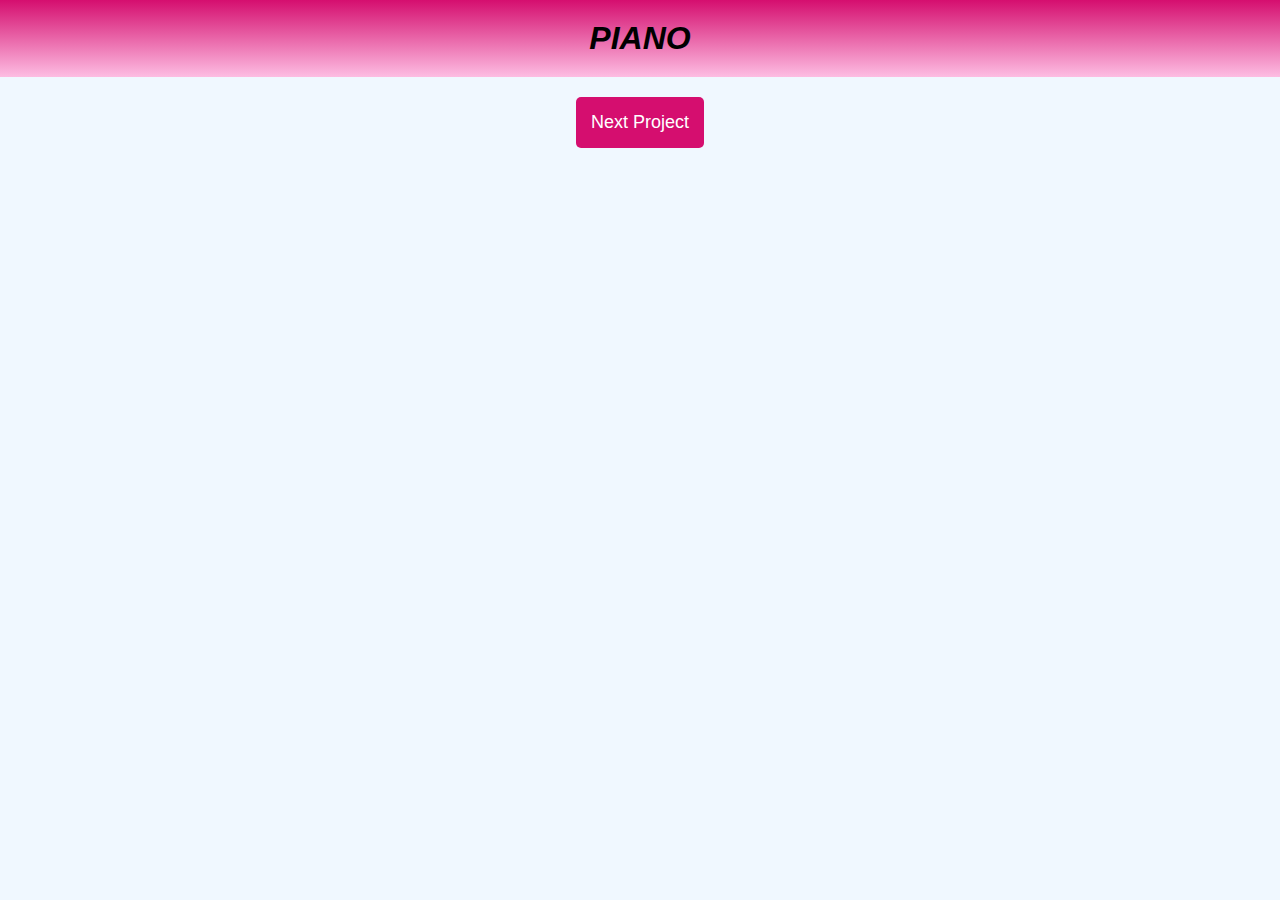
==== html/piano.html @ 1c419b28 "next project" ====
<!DOCTYPE html>
<html lang="en">
<head>
    <meta charset="UTF-8">
    <meta http-equiv="X-UA-Compatible" content="IE=edge">
    <meta name="viewport" content="width=device-width, initial-scale=1.0">
    <title>JavaScript Project</title>
    <link rel="icon" href="../images/js-logo.png">
    <link rel="stylesheet" href="../css/piano.css">
    <!-- cdn link  -->
    <link rel="stylesheet" href="https://cdnjs.cloudflare.com/ajax/libs/font-awesome/5.15.2/css/all.min.css" integrity="sha512-HK5fgLBL+xu6dm/Ii3z4xhlSUyZgTT9tuc/hSrtw6uzJOvgRr2a9jyxxT1ely+B+xFAmJKVSTbpM/CuL7qxO8w==" crossorigin="anonymous" />
</head>
<body>
    <h1 class="project-name">PIANO</h1>
    <a href="#"><button class="next-pro">Next Project <i class="fa fa-arrow-right" aria-hidden="true" style="background-color: #d50e6f;"></i></button></a>
   
   
 </body>
 </html>
---- css/piano.css ----
/* importing google fonts  */
@import url('https://fonts.googleapis.com/css2?family=Poppins&display=swap');
* {
    margin: 0;
    padding: 0;
    box-sizing: border-box;
    font-family: sans-serif;
    background-color: aliceblue;
}
a {
    text-decoration: none;
}
.project-name {
    text-align: center;
    padding: 20px 0;
    font-style:oblique;
    background-image: linear-gradient(#d50e6f,#fdbde2);
}
.next-pro {
    padding: 15px;
    margin: 20px 0;
    margin-left: 45%;
    border-radius: 5px;
    font-size: large;
    background-color:#d50e6f;
    color: white;
    border: none;
}
button:hover {
    cursor: pointer;
}
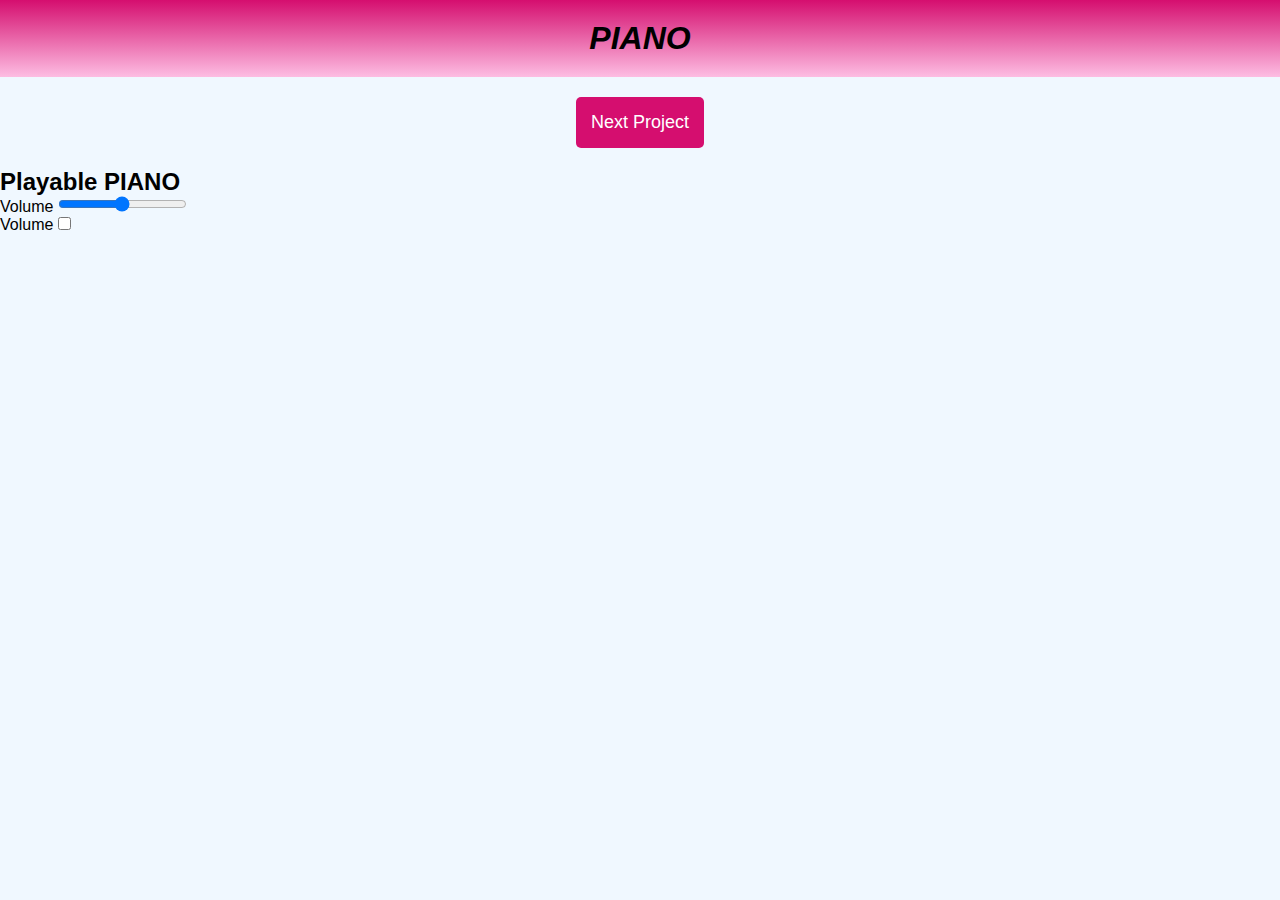
==== commit 21b4829f: "notes makeing" ====
--- a/html/piano.html
+++ b/html/piano.html
@@ -14,6 +14,16 @@
     <h1 class="project-name">PIANO</h1>
     <a href="#"><button class="next-pro">Next Project <i class="fa fa-arrow-right" aria-hidden="true" style="background-color: #d50e6f;"></i></button></a>
    
-   
+    <div class="wrapper">
+        <header>
+            <h2>Playable PIANO</h2>
+            <div class="column volume-slider">
+                <span>Volume</span> <input type="range">
+            </div>
+            <div class="column keys-checkbox">
+                <span>Volume</span> <input type="checkbox">
+            </div>
+        </header>
+    </div>
  </body>
  </html>   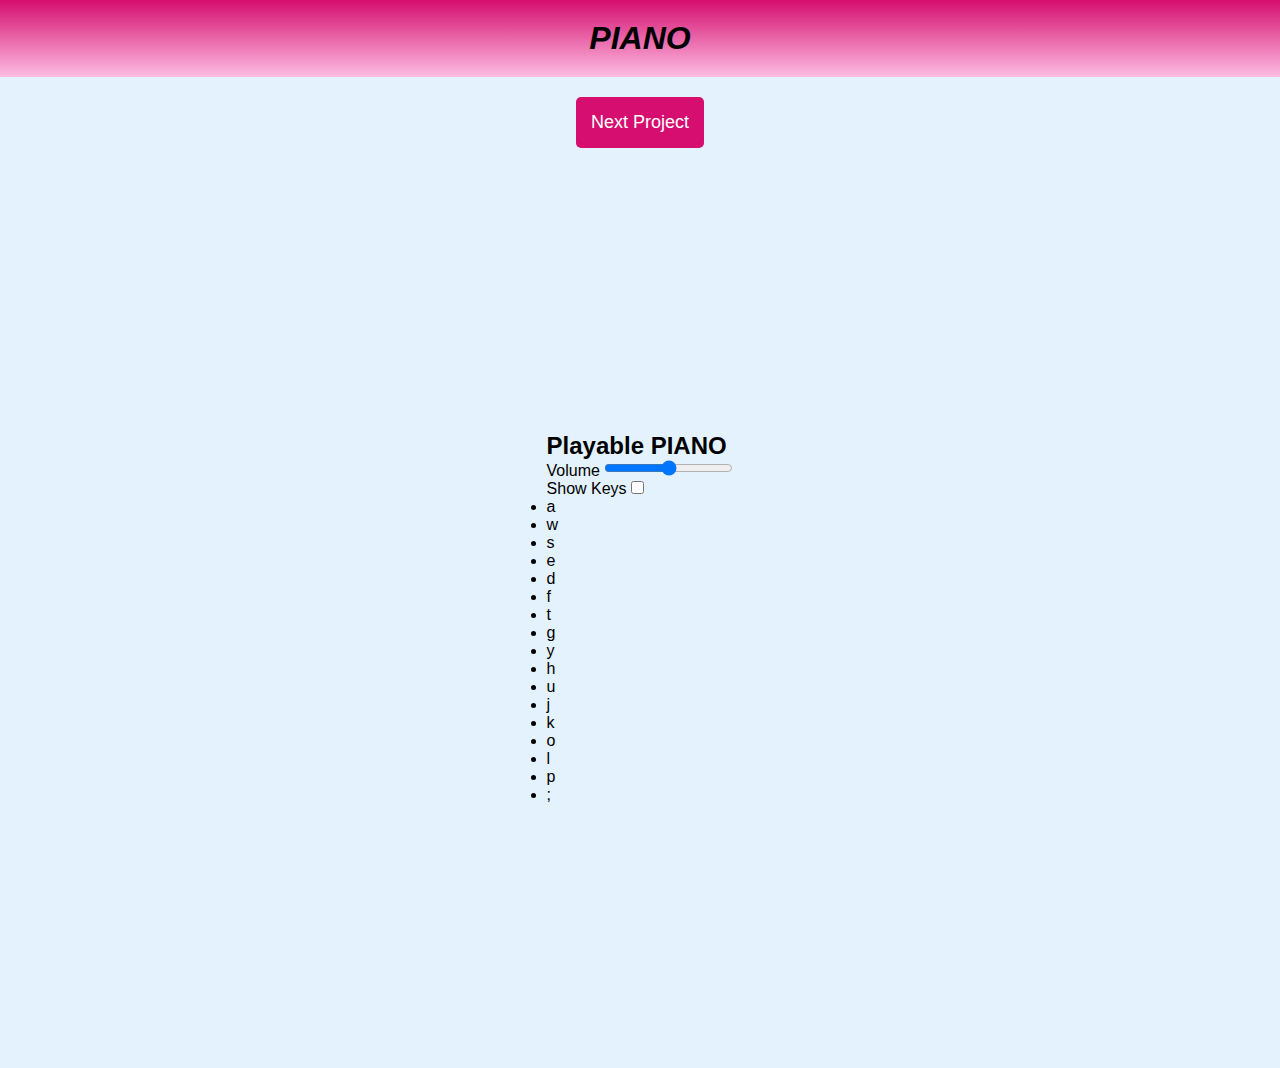
==== commit 7706eaa7: "working" ====
--- a/html/piano.html
+++ b/html/piano.html
@@ -14,16 +14,38 @@
     <h1 class="project-name">PIANO</h1>
     <a href="#"><button class="next-pro">Next Project <i class="fa fa-arrow-right" aria-hidden="true" style="background-color: #d50e6f;"></i></button></a>
    
-    <div class="wrapper">
-        <header>
-            <h2>Playable PIANO</h2>
-            <div class="column volume-slider">
-                <span>Volume</span> <input type="range">
-            </div>
-            <div class="column keys-checkbox">
-                <span>Volume</span> <input type="checkbox">
-            </div>
-        </header>
-    </div>
+    <div class="body-cont">
+        <div class="wrapper">
+            <header>
+                <h2>Playable PIANO</h2>
+                <div class="column volume-slider">
+                    <span>Volume</span> <input type="range">
+                </div>
+                <div class="column keys-checkbox">
+                    <span>Show Keys</span> <input type="checkbox">
+                </div>
+            </header>
+            <ul class="piano-keys">
+                 <li class="key black"><span>a</span></li>
+                 <li class="key black"><span>w</span></li>
+                 <li class="key black"><span>s</span></li>
+                 <li class="key black"><span>e</span></li>
+                 <li class="key black"><span>d</span></li>
+                 <li class="key black"><span>f</span></li>
+                 <li class="key black"><span>t</span></li>
+                 <li class="key black"><span>g</span></li>
+                 <li class="key black"><span>y</span></li>
+                 <li class="key black"><span>h</span></li>
+                 <li class="key black"><span>u</span></li>
+                 <li class="key black"><span>j</span></li>
+                 <li class="key black"><span>k</span></li>
+                 <li class="key black"><span>o</span></li>
+                 <li class="key black"><span>l</span></li>
+                 <li class="key black"><span>p</span></li>
+                 <li class="key black"><span>;</span></li>
+                
+            </ul>
+        </div>
+  </div>
  </body>
  </html>   --- a/css/piano.css
+++ b/css/piano.css
@@ -5,7 +5,7 @@
     padding: 0;
     box-sizing: border-box;
     font-family: sans-serif;
-    background-color: aliceblue;
+    background-color: #e3f2fd;
 }
 a {
     text-decoration: none;
@@ -28,4 +28,10 @@
 }
 button:hover {
     cursor: pointer;
+}
+.body-cont {
+    display: flex;
+    align-items: center;
+    justify-content: center;
+    min-height: 100vh;
 }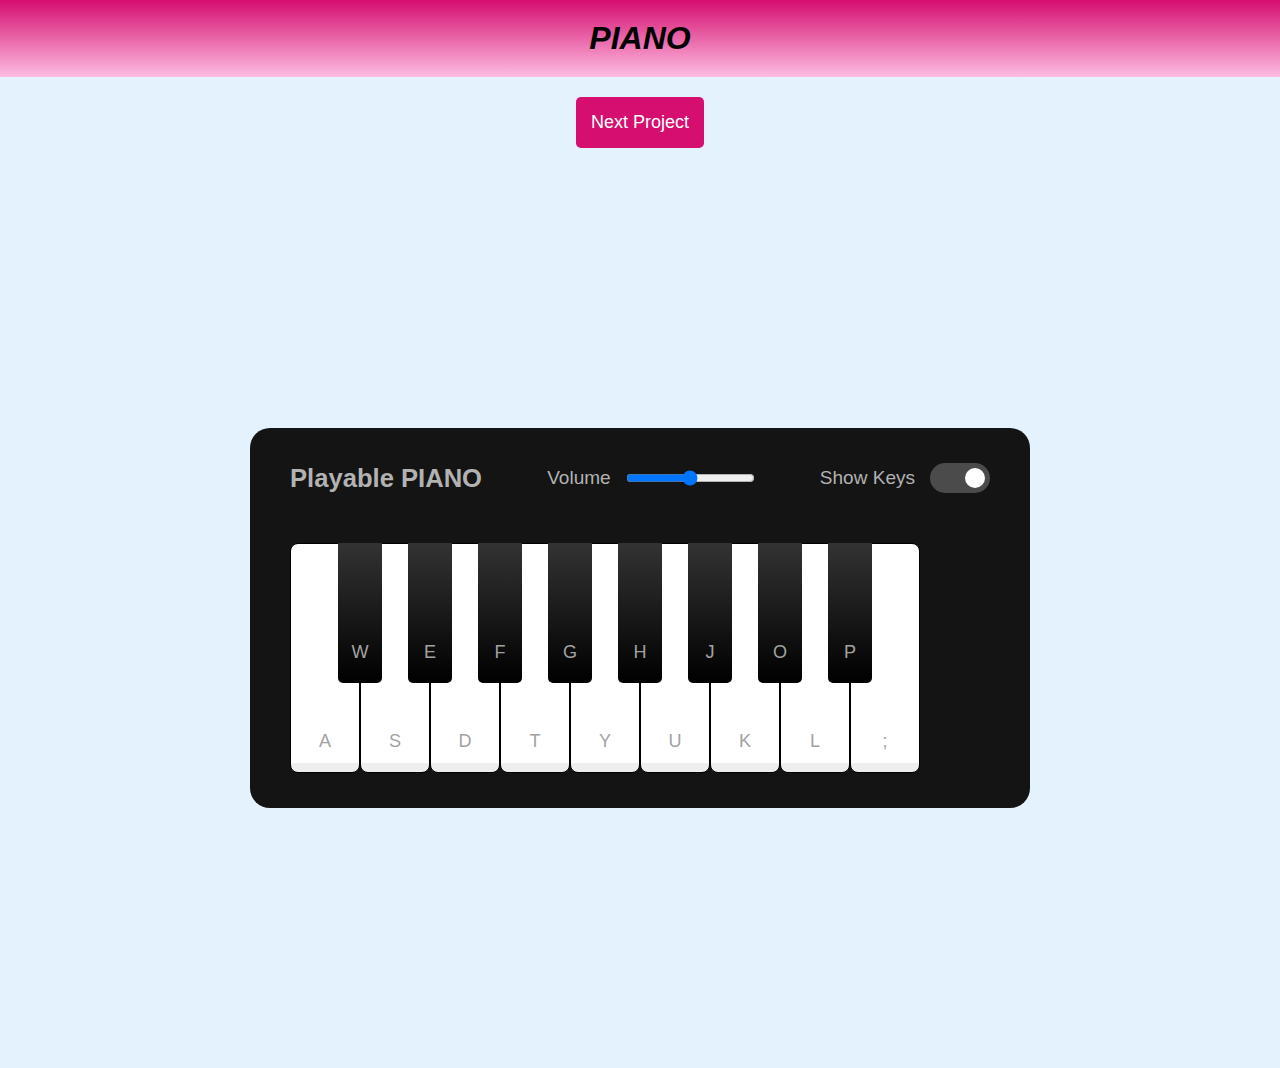
==== commit 8b443fae: "working" ====
--- a/html/piano.html
+++ b/html/piano.html
@@ -22,27 +22,27 @@
                     <span>Volume</span> <input type="range">
                 </div>
                 <div class="column keys-checkbox">
-                    <span>Show Keys</span> <input type="checkbox">
+                    <span>Show Keys</span> <input type="checkbox" checked>
                 </div>
             </header>
             <ul class="piano-keys">
-                 <li class="key black"><span>a</span></li>
+                 <li class="key white"><span>a</span></li>
                  <li class="key black"><span>w</span></li>
-                 <li class="key black"><span>s</span></li>
+                 <li class="key white"><span>s</span></li>
                  <li class="key black"><span>e</span></li>
-                 <li class="key black"><span>d</span></li>
+                 <li class="key white"><span>d</span></li>
                  <li class="key black"><span>f</span></li>
-                 <li class="key black"><span>t</span></li>
+                 <li class="key white"><span>t</span></li>
                  <li class="key black"><span>g</span></li>
-                 <li class="key black"><span>y</span></li>
+                 <li class="key white"><span>y</span></li>
                  <li class="key black"><span>h</span></li>
-                 <li class="key black"><span>u</span></li>
+                 <li class="key white"><span>u</span></li>
                  <li class="key black"><span>j</span></li>
-                 <li class="key black"><span>k</span></li>
+                 <li class="key white"><span>k</span></li>
                  <li class="key black"><span>o</span></li>
-                 <li class="key black"><span>l</span></li>
+                 <li class="key white"><span>l</span></li>
                  <li class="key black"><span>p</span></li>
-                 <li class="key black"><span>;</span></li>
+                 <li class="key white"><span>;</span></li>
                 
             </ul>
         </div>
--- a/css/piano.css
+++ b/css/piano.css
@@ -5,7 +5,10 @@
     padding: 0;
     box-sizing: border-box;
     font-family: sans-serif;
+}
+body {
     background-color: #e3f2fd;
+
 }
 a {
     text-decoration: none;
@@ -34,4 +37,95 @@
     align-items: center;
     justify-content: center;
     min-height: 100vh;
+}
+.wrapper {
+    width: 780px;
+    border-radius: 20px;
+    padding: 35px 40px;
+    background: #141414;
+}
+.wrapper header {
+    color: #b2b2b2;
+    display: flex;
+    align-items: center;
+    justify-content: space-between;
+}
+header h2 {
+    font-size: 1.6rem;
+}
+header .column {
+    display: flex;
+    align-items: center;
+}
+header .column span {
+    font-weight: 500;
+    font-size: 1.19rem;
+    margin-right: 15px;
+}
+.volumne-slider input {
+    accent-color: #fff;
+    outline: none;
+}
+.keys-checkbox input {
+    width: 60px;
+    height: 30px;
+    outline: none;
+    cursor: pointer;
+    appearance: none;
+    border-radius: 30px;
+    background: #4b4b4b;
+    position: relative;
+}
+.keys-checkbox input::before {
+    content: '';
+    height: 20px;
+    width: 20px;
+    top: 50%;
+    left: 5px;
+    border-radius: inherit;
+    position: absolute;
+    background: #8c8c8c;
+    transform: translateY(-50%);
+    transition: all 0.3s ease;
+}
+.keys-checkbox input:checked::before {
+    left: 35px;
+    background: #fff;
+}
+.piano-keys {
+    display: flex;
+    margin-top: 50px;
+}
+.piano-keys .key {
+    list-style: none;
+    user-select: none;
+    color: #a2a2a2;
+    text-transform: uppercase;
+    cursor: pointer;
+    position: relative;
+}
+.piano-keys .white {
+    width: 70px;
+    height: 230px;
+    background: linear-gradient(#fff 96%, #eee 4%);
+    border-radius: 8px;
+    border: 1px solid #000;
+}
+.piano-keys .white:active {
+    background: linear-gradient(to bottom, #fff 0%, #eee 100%);
+}
+.piano-keys .black {
+    width: 44px;
+    height: 140px;
+    background: linear-gradient(#333, #000);
+    border-radius: 0 0 5px 5px;
+    margin: 0 -22px 0 -22px;
+    z-index: 2;
+}
+.piano-keys span {
+    position: absolute;
+    bottom: 20px;
+    width: 100%;
+    font-size: 1.13rem;
+    text-align: center;
 }